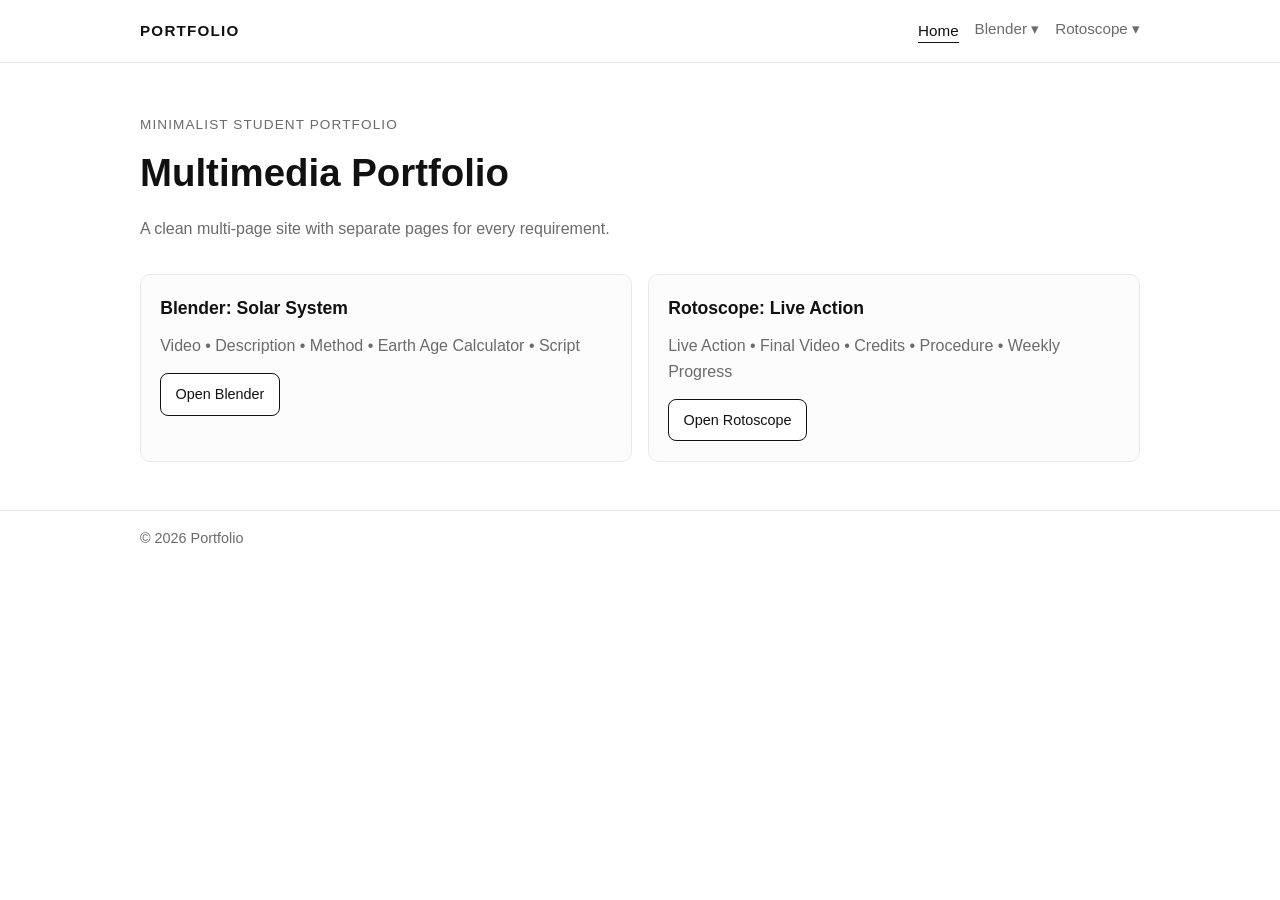
==== index.html @ 1fb1b2aa "Add versioning to CSS and JS links, update subtitle Updated stylesheet and script links to include v" ====
<!DOCTYPE html>
<html lang="en">
<head>
  <meta charset="UTF-8" />
  <meta name="viewport" content="width=device-width, initial-scale=1.0" />
  <title>Portfolio | Home</title>
  <link rel="stylesheet" href="styles.css?v=100" />
</head>
<body>
  <header class="site-header">
    <div class="container nav-wrap">
      <a class="logo" href="index.html">PORTFOLIO</a>

      <nav>
        <ul class="nav-links">
          <li><a class="active" href="index.html">Home</a></li>

          <li class="dropdown">
            <a href="blender/index.html">Blender ▾</a>
            <ul class="dropdown-menu">
              <li><a href="blender/video.html">Video</a></li>
              <li><a href="blender/description.html">Description</a></li>
              <li><a href="blender/method.html">Method</a></li>
              <li><a href="blender/calculator.html">Earth Age Calculator</a></li>
              <li><a href="blender/script.html">Script</a></li>
            </ul>
          </li>

          <li class="dropdown">
            <a href="rotoscope/index.html">Rotoscope ▾</a>
            <ul class="dropdown-menu">
              <li><a href="rotoscope/live-action.html">Live Action Video</a></li>
              <li><a href="rotoscope/final-video.html">Final Video</a></li>
              <li><a href="rotoscope/credits.html">Disclaimer / Credits</a></li>
              <li><a href="rotoscope/procedure.html">Procedure</a></li>
              <li><a href="rotoscope/weekly-progress.html">Weekly Progress</a></li>
            </ul>
          </li>
        </ul>
      </nav>
    </div>
  </header>

  <main class="container">
    <section class="hero">
      <p class="tag">Minimalist Student Portfolio</p>
      <h1>Multimedia Portfolio</h1>
      <p class="subtitle">A clean multi-page site with separate pages for every requirement.</p>
    </section>

    <section class="grid two-col">
      <article class="card">
        <h2>Blender: Solar System</h2>
        <p class="muted">Video • Description • Method • Earth Age Calculator • Script</p>
        <a class="btn" href="blender/index.html">Open Blender</a>
      </article>

      <article class="card">
        <h2>Rotoscope: Live Action</h2>
        <p class="muted">Live Action • Final Video • Credits • Procedure • Weekly Progress</p>
        <a class="btn" href="rotoscope/index.html">Open Rotoscope</a>
      </article>
    </section>
  </main>

  <footer class="site-footer">
    <div class="container">
      <p>© <span id="year"></span> Portfolio</p>
    </div>
  </footer>

  <script src="script.js?v=100"></script>
</body>
</html>
---- styles.css ----
:root {
  --bg: #ffffff;
  --text: #111111;
  --muted: #6b6b6b;
  --line: #e9e9e9;
  --card: #fcfcfc;
}

* { box-sizing: border-box; margin: 0; padding: 0; }

html { scroll-behavior: smooth; }

body {
  font-family: Inter, Arial, Helvetica, sans-serif;
  background: var(--bg);
  color: var(--text);
  line-height: 1.6;
}

.container { width: min(1000px, 92%); margin: 0 auto; }

.site-header {
  border-bottom: 1px solid var(--line);
  background: #fff;
  position: sticky;
  top: 0;
  z-index: 50;
}

.nav-wrap {
  display: flex;
  justify-content: space-between;
  align-items: center;
  padding: 1rem 0;
}

.logo {
  text-decoration: none;
  color: var(--text);
  letter-spacing: 0.08em;
  font-weight: 700;
  font-size: 0.95rem;
}

.nav-links {
  display: flex;
  list-style: none;
  gap: 1rem;
  align-items: center;
}

.nav-links a {
  text-decoration: none;
  color: var(--muted);
  font-size: 0.95rem;
  padding-bottom: 0.2rem;
  border-bottom: 1px solid transparent;
}

.nav-links a:hover,
.nav-links a.active {
  color: var(--text);
  border-bottom-color: var(--text);
}

/* DROPDOWN (hover + keyboard focus) */
.dropdown { position: relative; }
.dropdown > a { display: inline-block; }

/* hide by default */
.dropdown-menu {
  position: absolute;
  top: calc(100% + 10px);
  left: 0;
  min-width: 240px;

  background: #fff;
  border: 1px solid var(--line);
  border-radius: 10px;
  padding: 0.4rem;

  list-style: none;
  margin: 0;

  box-shadow: 0 8px 24px rgba(0,0,0,0.08);

  display: none;
  z-index: 999;
}

.dropdown-menu li { margin: 0; }

.dropdown-menu a {
  display: block;
  padding: 0.55rem 0.65rem;
  border-radius: 8px;
  color: var(--text);
  text-decoration: none;
  border-bottom: none !important;
}

.dropdown-menu a:hover { background: #f3f3f3; }

.dropdown:hover .dropdown-menu,
.dropdown:focus-within .dropdown-menu {
  display: block;
}

.hero, .page-head { padding: 3.2rem 0 2rem; }

.tag {
  color: var(--muted);
  font-size: 0.85rem;
  letter-spacing: 0.08em;
  text-transform: uppercase;
}

h1 {
  font-size: clamp(1.8rem, 3vw, 2.6rem);
  margin-top: 0.4rem;
  margin-bottom: 0.8rem;
}

.subtitle { color: var(--muted); max-width: 60ch; }

.grid.two-col {
  display: grid;
  grid-template-columns: 1fr 1fr;
  gap: 1rem;
  margin-bottom: 3rem;
}

.stack { display: grid; gap: 1rem; margin-bottom: 3rem; }

.card {
  border: 1px solid var(--line);
  background: var(--card);
  border-radius: 10px;
  padding: 1.2rem;
}

.card h2 { font-size: 1.1rem; margin-bottom: 0.7rem; }

.muted { color: var(--muted); }

.btn {
  margin-top: 0.9rem;
  display: inline-block;
  border: 1px solid #111;
  color: #111;
  background: #fff;
  padding: 0.55rem 0.9rem;
  border-radius: 8px;
  text-decoration: none;
  cursor: pointer;
  font-size: 0.9rem;
}

.btn:hover { background: #111; color: #fff; }

.placeholder {
  border: 1px dashed #c9c9c9;
  border-radius: 8px;
  padding: 1rem;
  color: var(--muted);
  min-height: 70px;
  display: flex;
  align-items: center;
}

.empty-text { color: var(--muted); }

.calculator { display: grid; gap: 0.7rem; max-width: 360px; }
.calculator input {
  border: 1px solid var(--line);
  border-radius: 8px;
  padding: 0.6rem;
}
.result { margin-top: 0.5rem; white-space: pre-line; }

.script-box {
  background: #fff;
  border: 1px solid var(--line);
  border-radius: 8px;
  padding: 1rem;
  color: var(--muted);
  overflow-x: auto;
}

.weeks-grid {
  margin-top: 0.8rem;
  display: grid;
  grid-template-columns: repeat(3, 1fr);
  gap: 0.6rem;
}

.week {
  border: 1px solid var(--line);
  border-radius: 8px;
  padding: 0.7rem;
  font-size: 0.9rem;
  color: #333;
  background: #fff;
}

.site-footer {
  border-top: 1px solid var(--line);
  padding: 1rem 0;
  color: var(--muted);
  font-size: 0.9rem;
}

/* Link-card + back link */
.link-card { display: block; color: inherit; text-decoration: none; }
.link-card:hover { border-color: #111; }
.text-link { color: #111; text-decoration: none; border-bottom: 1px solid #111; }
.text-link:hover { opacity: 0.75; }

@media (max-width: 900px) {
  .grid.two-col { grid-template-columns: 1fr; }
  .weeks-grid { grid-template-columns: repeat(2, 1fr); }
  .dropdown-menu { min-width: 210px; }
}

@media (max-width: 640px) {
  .nav-wrap { flex-direction: column; gap: 0.7rem; align-items: flex-start; }
  .nav-links { flex-wrap: wrap; }
  .weeks-grid { grid-template-columns: 1fr; }
}
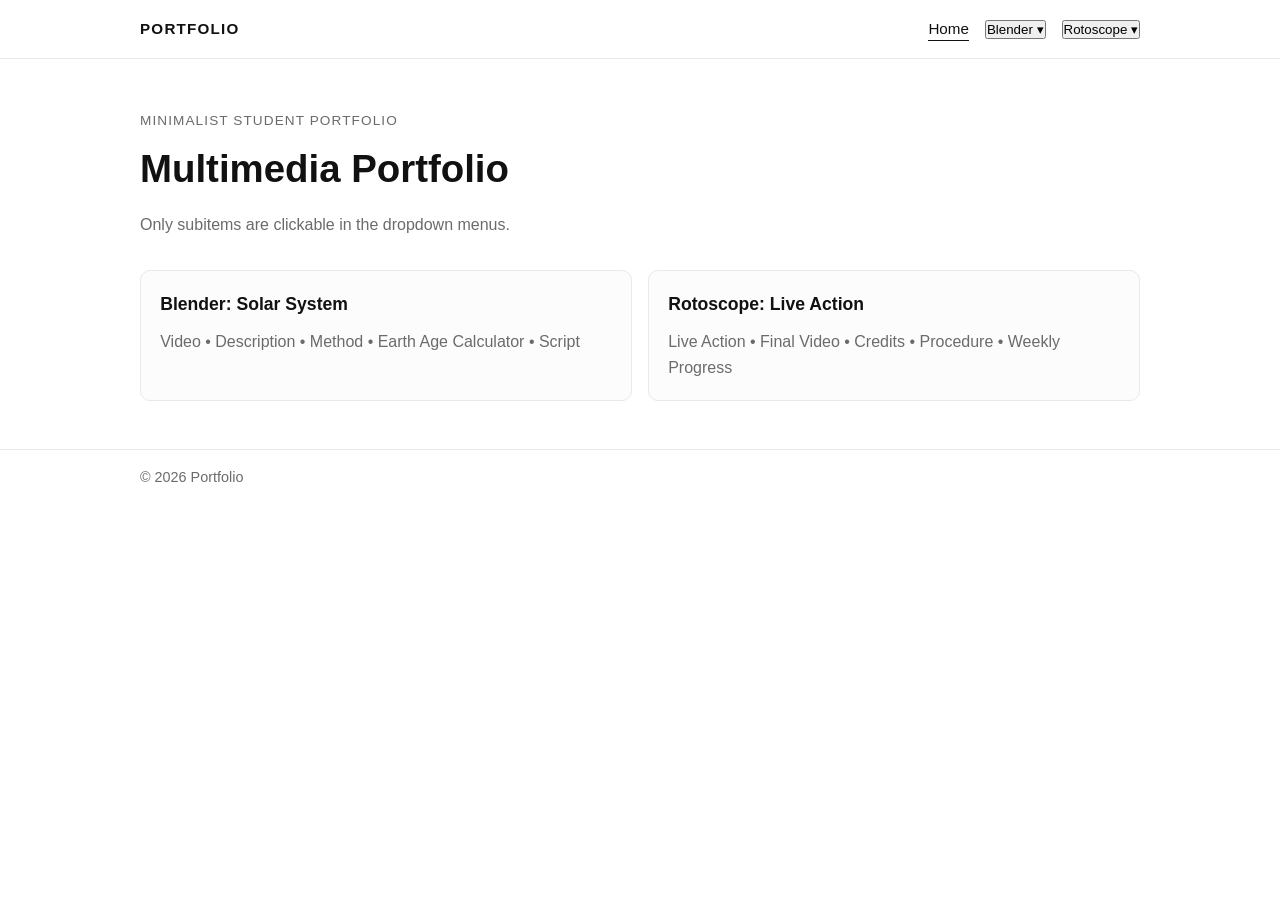
==== commit 2ae9d149: "Update version numbers for CSS and JS files" ====
--- a/index.html
+++ b/index.html
@@ -4,19 +4,18 @@
   <meta charset="UTF-8" />
   <meta name="viewport" content="width=device-width, initial-scale=1.0" />
   <title>Portfolio | Home</title>
-  <link rel="stylesheet" href="styles.css?v=100" />
+  <link rel="stylesheet" href="styles.css?v=101" />
 </head>
 <body>
   <header class="site-header">
     <div class="container nav-wrap">
       <a class="logo" href="index.html">PORTFOLIO</a>
-
       <nav>
         <ul class="nav-links">
           <li><a class="active" href="index.html">Home</a></li>
 
           <li class="dropdown">
-            <a href="blender/index.html">Blender ▾</a>
+            <button type="button" class="dropdown-toggle">Blender ▾</button>
             <ul class="dropdown-menu">
               <li><a href="blender/video.html">Video</a></li>
               <li><a href="blender/description.html">Description</a></li>
@@ -27,7 +26,7 @@
           </li>
 
           <li class="dropdown">
-            <a href="rotoscope/index.html">Rotoscope ▾</a>
+            <button type="button" class="dropdown-toggle">Rotoscope ▾</button>
             <ul class="dropdown-menu">
               <li><a href="rotoscope/live-action.html">Live Action Video</a></li>
               <li><a href="rotoscope/final-video.html">Final Video</a></li>
@@ -45,20 +44,17 @@
     <section class="hero">
       <p class="tag">Minimalist Student Portfolio</p>
       <h1>Multimedia Portfolio</h1>
-      <p class="subtitle">A clean multi-page site with separate pages for every requirement.</p>
+      <p class="subtitle">Only subitems are clickable in the dropdown menus.</p>
     </section>
 
     <section class="grid two-col">
       <article class="card">
         <h2>Blender: Solar System</h2>
         <p class="muted">Video • Description • Method • Earth Age Calculator • Script</p>
-        <a class="btn" href="blender/index.html">Open Blender</a>
       </article>
-
       <article class="card">
         <h2>Rotoscope: Live Action</h2>
         <p class="muted">Live Action • Final Video • Credits • Procedure • Weekly Progress</p>
-        <a class="btn" href="rotoscope/index.html">Open Rotoscope</a>
       </article>
     </section>
   </main>
@@ -69,6 +65,6 @@
     </div>
   </footer>
 
-  <script src="script.js?v=100"></script>
+  <script src="script.js?v=101"></script>
 </body>
 </html>
--- a/styles.css
+++ b/styles.css
@@ -7,7 +7,6 @@
 }
 
 * { box-sizing: border-box; margin: 0; padding: 0; }
-
 html { scroll-behavior: smooth; }
 
 body {
@@ -24,7 +23,7 @@
   background: #fff;
   position: sticky;
   top: 0;
-  z-index: 50;
+  z-index: 100;
 }
 
 .nav-wrap {
@@ -63,47 +62,50 @@
   border-bottom-color: var(--text);
 }
 
-/* DROPDOWN (hover + keyboard focus) */
-.dropdown { position: relative; }
-.dropdown > a { display: inline-block; }
-
-/* hide by default */
-.dropdown-menu {
+/* Dropdown */
+.nav-links .dropdown { position: relative; }
+
+.nav-links .dropdown > a {
+  display: inline-block;
+}
+
+/* Hidden by default */
+.nav-links .dropdown-menu {
+  display: none !important;
   position: absolute;
-  top: calc(100% + 10px);
+  top: calc(100% + 8px);
   left: 0;
   min-width: 240px;
-
   background: #fff;
   border: 1px solid var(--line);
   border-radius: 10px;
   padding: 0.4rem;
-
   list-style: none;
   margin: 0;
-
-  box-shadow: 0 8px 24px rgba(0,0,0,0.08);
-
-  display: none;
-  z-index: 999;
-}
-
-.dropdown-menu li { margin: 0; }
-
-.dropdown-menu a {
+  box-shadow: 0 10px 25px rgba(0,0,0,.08);
+  z-index: 9999;
+}
+
+.nav-links .dropdown-menu li { margin: 0; }
+
+.nav-links .dropdown-menu a {
   display: block;
   padding: 0.55rem 0.65rem;
   border-radius: 8px;
-  color: var(--text);
-  text-decoration: none;
   border-bottom: none !important;
-}
-
-.dropdown-menu a:hover { background: #f3f3f3; }
-
-.dropdown:hover .dropdown-menu,
-.dropdown:focus-within .dropdown-menu {
-  display: block;
+  color: var(--text);
+  text-decoration: none;
+}
+
+.nav-links .dropdown-menu a:hover {
+  background: #f3f3f3;
+}
+
+/* Desktop hover + keyboard */
+.nav-links .dropdown:hover > .dropdown-menu,
+.nav-links .dropdown:focus-within > .dropdown-menu,
+.nav-links .dropdown.open > .dropdown-menu {
+  display: block !important;
 }
 
 .hero, .page-head { padding: 3.2rem 0 2rem; }
@@ -155,7 +157,6 @@
   cursor: pointer;
   font-size: 0.9rem;
 }
-
 .btn:hover { background: #111; color: #fff; }
 
 .placeholder {
@@ -210,10 +211,14 @@
   font-size: 0.9rem;
 }
 
-/* Link-card + back link */
 .link-card { display: block; color: inherit; text-decoration: none; }
 .link-card:hover { border-color: #111; }
-.text-link { color: #111; text-decoration: none; border-bottom: 1px solid #111; }
+
+.text-link {
+  color: #111;
+  text-decoration: none;
+  border-bottom: 1px solid #111;
+}
 .text-link:hover { opacity: 0.75; }
 
 @media (max-width: 900px) {
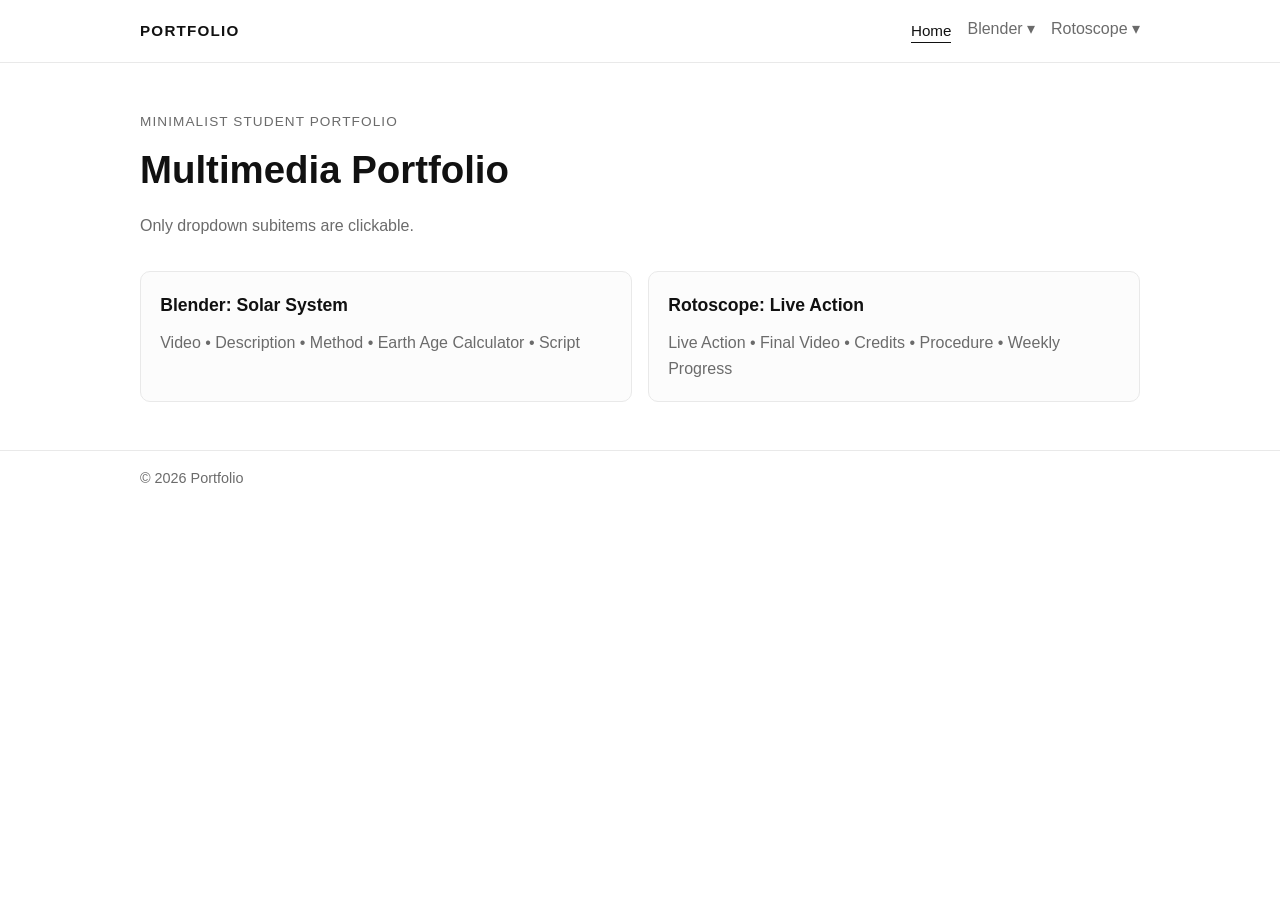
==== commit 75b458ea: "Update version numbers in index.html" ====
--- a/index.html
+++ b/index.html
@@ -4,18 +4,19 @@
   <meta charset="UTF-8" />
   <meta name="viewport" content="width=device-width, initial-scale=1.0" />
   <title>Portfolio | Home</title>
-  <link rel="stylesheet" href="styles.css?v=101" />
+  <link rel="stylesheet" href="styles.css?v=102" />
 </head>
 <body>
   <header class="site-header">
     <div class="container nav-wrap">
       <a class="logo" href="index.html">PORTFOLIO</a>
+
       <nav>
         <ul class="nav-links">
           <li><a class="active" href="index.html">Home</a></li>
 
           <li class="dropdown">
-            <button type="button" class="dropdown-toggle">Blender ▾</button>
+            <button type="button" class="dropdown-toggle" aria-expanded="false">Blender ▾</button>
             <ul class="dropdown-menu">
               <li><a href="blender/video.html">Video</a></li>
               <li><a href="blender/description.html">Description</a></li>
@@ -26,7 +27,7 @@
           </li>
 
           <li class="dropdown">
-            <button type="button" class="dropdown-toggle">Rotoscope ▾</button>
+            <button type="button" class="dropdown-toggle" aria-expanded="false">Rotoscope ▾</button>
             <ul class="dropdown-menu">
               <li><a href="rotoscope/live-action.html">Live Action Video</a></li>
               <li><a href="rotoscope/final-video.html">Final Video</a></li>
@@ -44,7 +45,7 @@
     <section class="hero">
       <p class="tag">Minimalist Student Portfolio</p>
       <h1>Multimedia Portfolio</h1>
-      <p class="subtitle">Only subitems are clickable in the dropdown menus.</p>
+      <p class="subtitle">Only dropdown subitems are clickable.</p>
     </section>
 
     <section class="grid two-col">
@@ -52,6 +53,7 @@
         <h2>Blender: Solar System</h2>
         <p class="muted">Video • Description • Method • Earth Age Calculator • Script</p>
       </article>
+
       <article class="card">
         <h2>Rotoscope: Live Action</h2>
         <p class="muted">Live Action • Final Video • Credits • Procedure • Weekly Progress</p>
@@ -65,6 +67,6 @@
     </div>
   </footer>
 
-  <script src="script.js?v=101"></script>
+  <script src="script.js?v=102"></script>
 </body>
 </html>
--- a/styles.css
+++ b/styles.css
@@ -7,70 +7,39 @@
 }
 
 * { box-sizing: border-box; margin: 0; padding: 0; }
-html { scroll-behavior: smooth; }
-
-body {
-  font-family: Inter, Arial, Helvetica, sans-serif;
-  background: var(--bg);
-  color: var(--text);
-  line-height: 1.6;
-}
+body { font-family: Inter, Arial, sans-serif; background: var(--bg); color: var(--text); line-height: 1.6; }
 
 .container { width: min(1000px, 92%); margin: 0 auto; }
 
-.site-header {
-  border-bottom: 1px solid var(--line);
-  background: #fff;
-  position: sticky;
-  top: 0;
-  z-index: 100;
+.site-header { border-bottom: 1px solid var(--line); background: #fff; position: sticky; top: 0; z-index: 100; }
+.nav-wrap { display: flex; justify-content: space-between; align-items: center; padding: 1rem 0; }
+
+.logo { text-decoration: none; color: var(--text); letter-spacing: .08em; font-weight: 700; font-size: .95rem; }
+
+.nav-links { display: flex; list-style: none; gap: 1rem; align-items: center; }
+.nav-links a { text-decoration: none; color: var(--muted); font-size: .95rem; padding-bottom: .2rem; border-bottom: 1px solid transparent; }
+.nav-links a:hover, .nav-links a.active { color: var(--text); border-bottom-color: var(--text); }
+
+.dropdown { position: relative; }
+
+/* Non-clickable title */
+.dropdown-toggle {
+  background: none;
+  border: none;
+  font: inherit;
+  color: var(--muted);
+  padding: 0 0 .2rem 0;
+  border-bottom: 1px solid transparent;
+  cursor: default;
 }
 
-.nav-wrap {
-  display: flex;
-  justify-content: space-between;
-  align-items: center;
-  padding: 1rem 0;
-}
-
-.logo {
-  text-decoration: none;
-  color: var(--text);
-  letter-spacing: 0.08em;
-  font-weight: 700;
-  font-size: 0.95rem;
-}
-
-.nav-links {
-  display: flex;
-  list-style: none;
-  gap: 1rem;
-  align-items: center;
-}
-
-.nav-links a {
-  text-decoration: none;
-  color: var(--muted);
-  font-size: 0.95rem;
-  padding-bottom: 0.2rem;
-  border-bottom: 1px solid transparent;
-}
-
-.nav-links a:hover,
-.nav-links a.active {
+.dropdown:hover .dropdown-toggle,
+.dropdown:focus-within .dropdown-toggle {
   color: var(--text);
   border-bottom-color: var(--text);
 }
 
-/* Dropdown */
-.nav-links .dropdown { position: relative; }
-
-.nav-links .dropdown > a {
-  display: inline-block;
-}
-
-/* Hidden by default */
-.nav-links .dropdown-menu {
+.dropdown-menu {
   display: none !important;
   position: absolute;
   top: calc(100% + 8px);
@@ -79,156 +48,45 @@
   background: #fff;
   border: 1px solid var(--line);
   border-radius: 10px;
-  padding: 0.4rem;
+  padding: .4rem;
   list-style: none;
-  margin: 0;
   box-shadow: 0 10px 25px rgba(0,0,0,.08);
   z-index: 9999;
 }
 
-.nav-links .dropdown-menu li { margin: 0; }
-
-.nav-links .dropdown-menu a {
+.dropdown-menu li { margin: 0; }
+.dropdown-menu a {
   display: block;
-  padding: 0.55rem 0.65rem;
+  padding: .55rem .65rem;
   border-radius: 8px;
   border-bottom: none !important;
   color: var(--text);
-  text-decoration: none;
 }
+.dropdown-menu a:hover { background: #f3f3f3; }
 
-.nav-links .dropdown-menu a:hover {
-  background: #f3f3f3;
-}
-
-/* Desktop hover + keyboard */
-.nav-links .dropdown:hover > .dropdown-menu,
-.nav-links .dropdown:focus-within > .dropdown-menu,
-.nav-links .dropdown.open > .dropdown-menu {
+.dropdown:hover > .dropdown-menu,
+.dropdown:focus-within > .dropdown-menu,
+.dropdown.open > .dropdown-menu {
   display: block !important;
 }
 
-.hero, .page-head { padding: 3.2rem 0 2rem; }
+.hero { padding: 3rem 0 2rem; }
+.tag { color: var(--muted); font-size: .85rem; letter-spacing: .08em; text-transform: uppercase; }
+h1 { font-size: clamp(1.8rem, 3vw, 2.6rem); margin: .4rem 0 .8rem; }
+.subtitle { color: var(--muted); }
 
-.tag {
-  color: var(--muted);
-  font-size: 0.85rem;
-  letter-spacing: 0.08em;
-  text-transform: uppercase;
-}
-
-h1 {
-  font-size: clamp(1.8rem, 3vw, 2.6rem);
-  margin-top: 0.4rem;
-  margin-bottom: 0.8rem;
-}
-
-.subtitle { color: var(--muted); max-width: 60ch; }
-
-.grid.two-col {
-  display: grid;
-  grid-template-columns: 1fr 1fr;
-  gap: 1rem;
-  margin-bottom: 3rem;
-}
-
-.stack { display: grid; gap: 1rem; margin-bottom: 3rem; }
-
-.card {
-  border: 1px solid var(--line);
-  background: var(--card);
-  border-radius: 10px;
-  padding: 1.2rem;
-}
-
-.card h2 { font-size: 1.1rem; margin-bottom: 0.7rem; }
-
+.grid.two-col { display: grid; grid-template-columns: 1fr 1fr; gap: 1rem; margin-bottom: 3rem; }
+.card { border: 1px solid var(--line); background: var(--card); border-radius: 10px; padding: 1.2rem; }
+.card h2 { margin-bottom: .7rem; font-size: 1.1rem; }
 .muted { color: var(--muted); }
 
-.btn {
-  margin-top: 0.9rem;
-  display: inline-block;
-  border: 1px solid #111;
-  color: #111;
-  background: #fff;
-  padding: 0.55rem 0.9rem;
-  border-radius: 8px;
-  text-decoration: none;
-  cursor: pointer;
-  font-size: 0.9rem;
-}
-.btn:hover { background: #111; color: #fff; }
-
-.placeholder {
-  border: 1px dashed #c9c9c9;
-  border-radius: 8px;
-  padding: 1rem;
-  color: var(--muted);
-  min-height: 70px;
-  display: flex;
-  align-items: center;
-}
-
-.empty-text { color: var(--muted); }
-
-.calculator { display: grid; gap: 0.7rem; max-width: 360px; }
-.calculator input {
-  border: 1px solid var(--line);
-  border-radius: 8px;
-  padding: 0.6rem;
-}
-.result { margin-top: 0.5rem; white-space: pre-line; }
-
-.script-box {
-  background: #fff;
-  border: 1px solid var(--line);
-  border-radius: 8px;
-  padding: 1rem;
-  color: var(--muted);
-  overflow-x: auto;
-}
-
-.weeks-grid {
-  margin-top: 0.8rem;
-  display: grid;
-  grid-template-columns: repeat(3, 1fr);
-  gap: 0.6rem;
-}
-
-.week {
-  border: 1px solid var(--line);
-  border-radius: 8px;
-  padding: 0.7rem;
-  font-size: 0.9rem;
-  color: #333;
-  background: #fff;
-}
-
-.site-footer {
-  border-top: 1px solid var(--line);
-  padding: 1rem 0;
-  color: var(--muted);
-  font-size: 0.9rem;
-}
-
-.link-card { display: block; color: inherit; text-decoration: none; }
-.link-card:hover { border-color: #111; }
-
-.text-link {
-  color: #111;
-  text-decoration: none;
-  border-bottom: 1px solid #111;
-}
-.text-link:hover { opacity: 0.75; }
+.site-footer { border-top: 1px solid var(--line); padding: 1rem 0; color: var(--muted); font-size: .9rem; }
 
 @media (max-width: 900px) {
   .grid.two-col { grid-template-columns: 1fr; }
-  .weeks-grid { grid-template-columns: repeat(2, 1fr); }
-  .dropdown-menu { min-width: 210px; }
 }
 
 @media (max-width: 640px) {
-  .nav-wrap { flex-direction: column; gap: 0.7rem; align-items: flex-start; }
+  .nav-wrap { flex-direction: column; align-items: flex-start; gap: .7rem; }
   .nav-links { flex-wrap: wrap; }
-  .weeks-grid { grid-template-columns: 1fr; }
 }
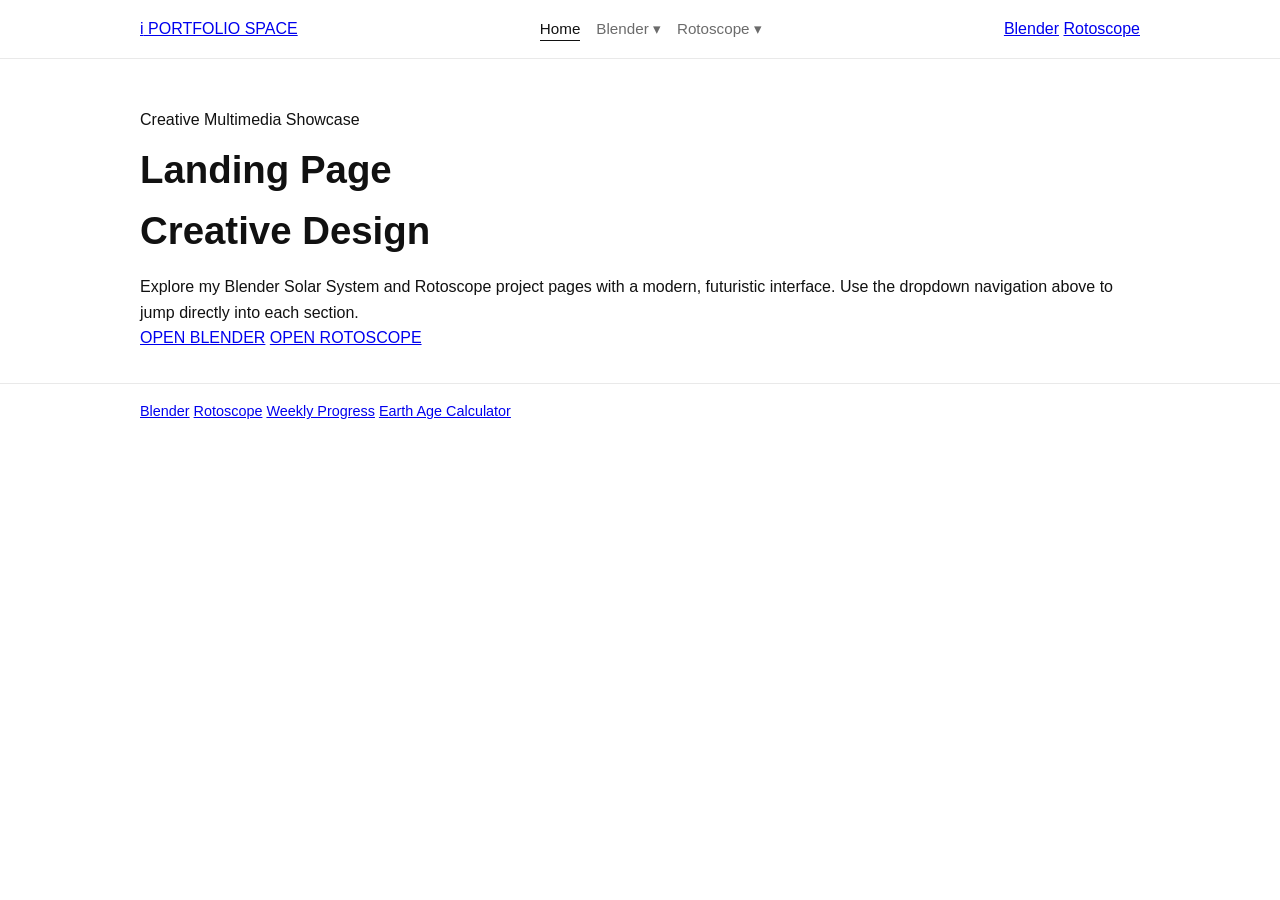
==== commit dacf0535: "Revamp index.html for futuristic design Updated the title and stylesheet version. Modified navigatio" ====
--- a/index.html
+++ b/index.html
@@ -3,20 +3,25 @@
 <head>
   <meta charset="UTF-8" />
   <meta name="viewport" content="width=device-width, initial-scale=1.0" />
-  <title>Portfolio | Home</title>
-  <link rel="stylesheet" href="styles.css?v=102" />
+  <title>Portfolio | Futuristic Landing</title>
+  <link rel="stylesheet" href="styles.css?v=200" />
 </head>
 <body>
+  <div class="bg-stars" aria-hidden="true"></div>
+
   <header class="site-header">
     <div class="container nav-wrap">
-      <a class="logo" href="index.html">PORTFOLIO</a>
+      <a class="brand" href="index.html">
+        <span class="brand-icon">i</span>
+        <span class="brand-text">PORTFOLIO SPACE</span>
+      </a>
 
       <nav>
         <ul class="nav-links">
           <li><a class="active" href="index.html">Home</a></li>
 
           <li class="dropdown">
-            <button type="button" class="dropdown-toggle" aria-expanded="false">Blender ▾</button>
+            <a href="blender/index.html">Blender ▾</a>
             <ul class="dropdown-menu">
               <li><a href="blender/video.html">Video</a></li>
               <li><a href="blender/description.html">Description</a></li>
@@ -27,7 +32,7 @@
           </li>
 
           <li class="dropdown">
-            <button type="button" class="dropdown-toggle" aria-expanded="false">Rotoscope ▾</button>
+            <a href="rotoscope/index.html">Rotoscope ▾</a>
             <ul class="dropdown-menu">
               <li><a href="rotoscope/live-action.html">Live Action Video</a></li>
               <li><a href="rotoscope/final-video.html">Final Video</a></li>
@@ -38,35 +43,59 @@
           </li>
         </ul>
       </nav>
+
+      <div class="nav-actions">
+        <a class="pill-btn ghost" href="blender/index.html">Blender</a>
+        <a class="pill-btn" href="rotoscope/index.html">Rotoscope</a>
+      </div>
     </div>
   </header>
 
-  <main class="container">
-    <section class="hero">
-      <p class="tag">Minimalist Student Portfolio</p>
-      <h1>Multimedia Portfolio</h1>
-      <p class="subtitle">Only dropdown subitems are clickable.</p>
+  <main class="container hero">
+    <section class="hero-left">
+      <p class="eyebrow">Creative Multimedia Showcase</p>
+      <h1>Landing Page<br />Creative Design</h1>
+      <p class="hero-text">
+        Explore my Blender Solar System and Rotoscope project pages with a modern,
+        futuristic interface. Use the dropdown navigation above to jump directly
+        into each section.
+      </p>
+
+      <div class="dots" aria-hidden="true">
+        <span></span><span></span><span></span><span></span>
+      </div>
+
+      <div class="cta-row">
+        <a class="pill-btn ghost" href="blender/index.html">OPEN BLENDER</a>
+        <a class="pill-btn ghost" href="rotoscope/index.html">OPEN ROTOSCOPE</a>
+      </div>
     </section>
 
-    <section class="grid two-col">
-      <article class="card">
-        <h2>Blender: Solar System</h2>
-        <p class="muted">Video • Description • Method • Earth Age Calculator • Script</p>
-      </article>
+    <section class="hero-right" aria-hidden="true">
+      <div class="orb orb-1"></div>
+      <div class="orb orb-2"></div>
+      <div class="orb orb-3"></div>
 
-      <article class="card">
-        <h2>Rotoscope: Live Action</h2>
-        <p class="muted">Live Action • Final Video • Credits • Procedure • Weekly Progress</p>
-      </article>
+      <div class="ribbon r1"></div>
+      <div class="ribbon r2"></div>
+      <div class="ribbon r3"></div>
+      <div class="ribbon r4"></div>
+      <div class="ribbon r5"></div>
+
+      <div class="ring"></div>
+      <div class="lines"></div>
     </section>
   </main>
 
   <footer class="site-footer">
-    <div class="container">
-      <p>© <span id="year"></span> Portfolio</p>
+    <div class="container footer-wrap">
+      <a href="blender/index.html">Blender</a>
+      <a href="rotoscope/index.html">Rotoscope</a>
+      <a href="rotoscope/weekly-progress.html">Weekly Progress</a>
+      <a href="blender/calculator.html">Earth Age Calculator</a>
     </div>
   </footer>
 
-  <script src="script.js?v=102"></script>
+  <script src="script.js?v=200"></script>
 </body>
 </html>
--- a/styles.css
+++ b/styles.css
@@ -20,9 +20,10 @@
 .nav-links a { text-decoration: none; color: var(--muted); font-size: .95rem; padding-bottom: .2rem; border-bottom: 1px solid transparent; }
 .nav-links a:hover, .nav-links a.active { color: var(--text); border-bottom-color: var(--text); }
 
+/* Dropdown wrapper */
 .dropdown { position: relative; }
 
-/* Non-clickable title */
+/* Non-clickable title button */
 .dropdown-toggle {
   background: none;
   border: none;
@@ -33,14 +34,17 @@
   cursor: default;
 }
 
+/* Hover/focus style for title */
 .dropdown:hover .dropdown-toggle,
-.dropdown:focus-within .dropdown-toggle {
+.dropdown:focus-within .dropdown-toggle,
+.dropdown.open .dropdown-toggle {
   color: var(--text);
   border-bottom-color: var(--text);
 }
 
+/* Hidden by default */
 .dropdown-menu {
-  display: none !important;
+  display: none;
   position: absolute;
   top: calc(100% + 8px);
   left: 0;
@@ -64,10 +68,11 @@
 }
 .dropdown-menu a:hover { background: #f3f3f3; }
 
+/* Show dropdown */
 .dropdown:hover > .dropdown-menu,
 .dropdown:focus-within > .dropdown-menu,
 .dropdown.open > .dropdown-menu {
-  display: block !important;
+  display: block;
 }
 
 .hero { padding: 3rem 0 2rem; }
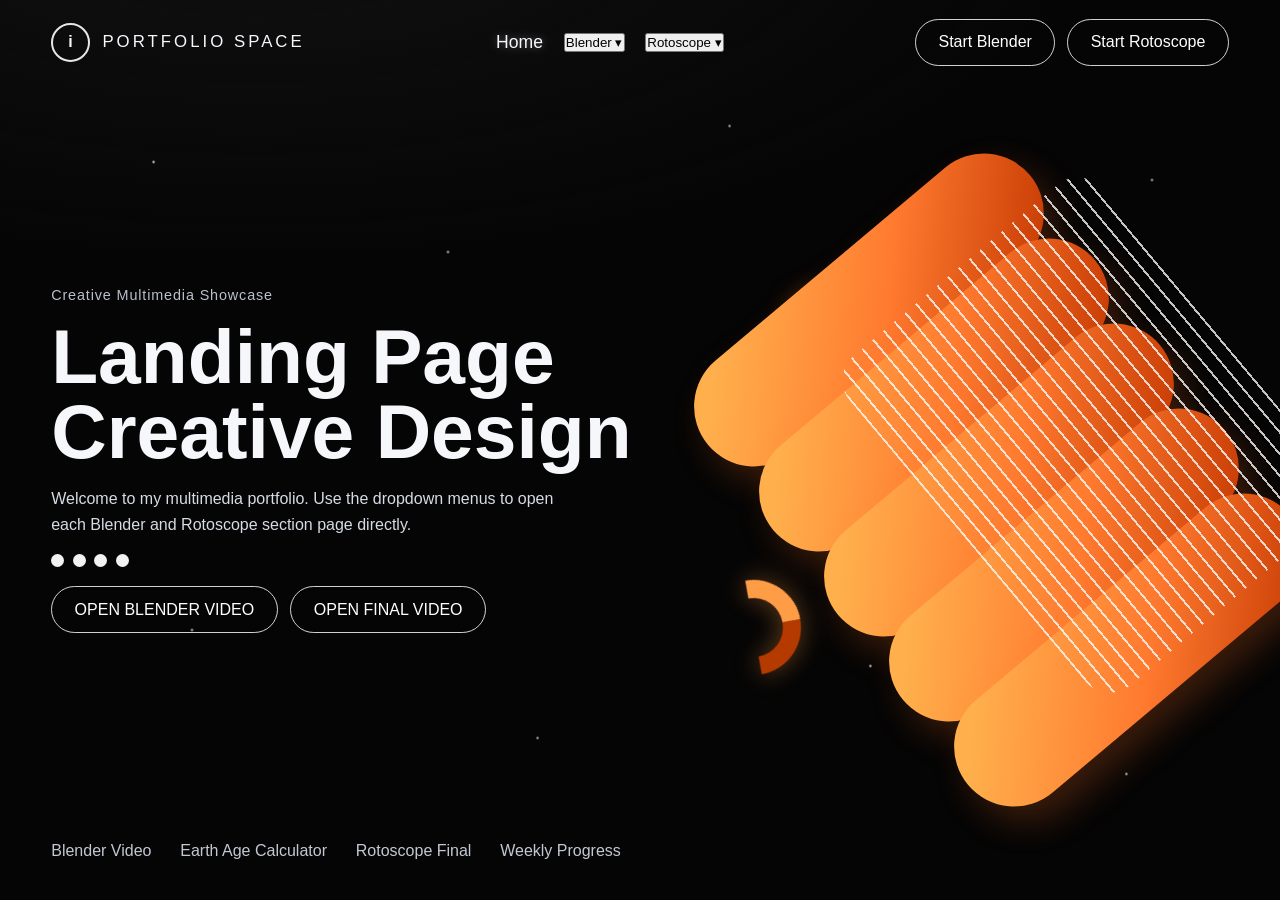
==== commit 72bccea6: "Refactor index.html for navigation and content updates Updated version numbers for CSS and JS files," ====
--- a/index.html
+++ b/index.html
@@ -4,7 +4,7 @@
   <meta charset="UTF-8" />
   <meta name="viewport" content="width=device-width, initial-scale=1.0" />
   <title>Portfolio | Futuristic Landing</title>
-  <link rel="stylesheet" href="styles.css?v=200" />
+  <link rel="stylesheet" href="styles.css?v=201" />
 </head>
 <body>
   <div class="bg-stars" aria-hidden="true"></div>
@@ -21,7 +21,7 @@
           <li><a class="active" href="index.html">Home</a></li>
 
           <li class="dropdown">
-            <a href="blender/index.html">Blender ▾</a>
+            <button type="button" class="dropdown-toggle" aria-expanded="false">Blender ▾</button>
             <ul class="dropdown-menu">
               <li><a href="blender/video.html">Video</a></li>
               <li><a href="blender/description.html">Description</a></li>
@@ -32,7 +32,7 @@
           </li>
 
           <li class="dropdown">
-            <a href="rotoscope/index.html">Rotoscope ▾</a>
+            <button type="button" class="dropdown-toggle" aria-expanded="false">Rotoscope ▾</button>
             <ul class="dropdown-menu">
               <li><a href="rotoscope/live-action.html">Live Action Video</a></li>
               <li><a href="rotoscope/final-video.html">Final Video</a></li>
@@ -45,8 +45,8 @@
       </nav>
 
       <div class="nav-actions">
-        <a class="pill-btn ghost" href="blender/index.html">Blender</a>
-        <a class="pill-btn" href="rotoscope/index.html">Rotoscope</a>
+        <a class="pill-btn ghost" href="blender/video.html">Start Blender</a>
+        <a class="pill-btn" href="rotoscope/live-action.html">Start Rotoscope</a>
       </div>
     </div>
   </header>
@@ -56,9 +56,8 @@
       <p class="eyebrow">Creative Multimedia Showcase</p>
       <h1>Landing Page<br />Creative Design</h1>
       <p class="hero-text">
-        Explore my Blender Solar System and Rotoscope project pages with a modern,
-        futuristic interface. Use the dropdown navigation above to jump directly
-        into each section.
+        Welcome to my multimedia portfolio. Use the dropdown menus to open each
+        Blender and Rotoscope section page directly.
       </p>
 
       <div class="dots" aria-hidden="true">
@@ -66,8 +65,8 @@
       </div>
 
       <div class="cta-row">
-        <a class="pill-btn ghost" href="blender/index.html">OPEN BLENDER</a>
-        <a class="pill-btn ghost" href="rotoscope/index.html">OPEN ROTOSCOPE</a>
+        <a class="pill-btn ghost" href="blender/video.html">OPEN BLENDER VIDEO</a>
+        <a class="pill-btn ghost" href="rotoscope/final-video.html">OPEN FINAL VIDEO</a>
       </div>
     </section>
 
@@ -89,13 +88,13 @@
 
   <footer class="site-footer">
     <div class="container footer-wrap">
-      <a href="blender/index.html">Blender</a>
-      <a href="rotoscope/index.html">Rotoscope</a>
+      <a href="blender/video.html">Blender Video</a>
+      <a href="blender/calculator.html">Earth Age Calculator</a>
+      <a href="rotoscope/final-video.html">Rotoscope Final</a>
       <a href="rotoscope/weekly-progress.html">Weekly Progress</a>
-      <a href="blender/calculator.html">Earth Age Calculator</a>
     </div>
   </footer>
 
-  <script src="script.js?v=200"></script>
+  <script src="script.js?v=201"></script>
 </body>
 </html>
--- a/styles.css
+++ b/styles.css
@@ -1,97 +1,321 @@
 :root {
-  --bg: #ffffff;
-  --text: #111111;
-  --muted: #6b6b6b;
-  --line: #e9e9e9;
-  --card: #fcfcfc;
+  --bg: #050505;
+  --panel: #0d0d0d;
+  --text: #f5f7fb;
+  --muted: #b9c0cc;
+  --line: rgba(255, 255, 255, 0.18);
+  --accent1: #ffb04d;
+  --accent2: #ff7a2f;
+  --accent3: #c23600;
 }
 
 * { box-sizing: border-box; margin: 0; padding: 0; }
-body { font-family: Inter, Arial, sans-serif; background: var(--bg); color: var(--text); line-height: 1.6; }
-
-.container { width: min(1000px, 92%); margin: 0 auto; }
-
-.site-header { border-bottom: 1px solid var(--line); background: #fff; position: sticky; top: 0; z-index: 100; }
-.nav-wrap { display: flex; justify-content: space-between; align-items: center; padding: 1rem 0; }
-
-.logo { text-decoration: none; color: var(--text); letter-spacing: .08em; font-weight: 700; font-size: .95rem; }
-
-.nav-links { display: flex; list-style: none; gap: 1rem; align-items: center; }
-.nav-links a { text-decoration: none; color: var(--muted); font-size: .95rem; padding-bottom: .2rem; border-bottom: 1px solid transparent; }
-.nav-links a:hover, .nav-links a.active { color: var(--text); border-bottom-color: var(--text); }
-
-/* Dropdown wrapper */
+
+body {
+  font-family: "Inter", Arial, sans-serif;
+  background: radial-gradient(1200px 500px at 20% -10%, #111 0%, transparent 70%), var(--bg);
+  color: var(--text);
+  min-height: 100vh;
+  overflow-x: hidden;
+}
+
+.container {
+  width: min(1200px, 92%);
+  margin: 0 auto;
+}
+
+/* stars */
+.bg-stars {
+  position: fixed;
+  inset: 0;
+  pointer-events: none;
+  z-index: 0;
+  background-image:
+    radial-gradient(2px 2px at 12% 18%, rgba(255,255,255,.85), rgba(255,255,255,0)),
+    radial-gradient(2px 2px at 35% 28%, rgba(255,255,255,.75), rgba(255,255,255,0)),
+    radial-gradient(2px 2px at 57% 14%, rgba(255,255,255,.7), rgba(255,255,255,0)),
+    radial-gradient(2px 2px at 77% 30%, rgba(255,255,255,.8), rgba(255,255,255,0)),
+    radial-gradient(2px 2px at 90% 20%, rgba(255,255,255,.7), rgba(255,255,255,0)),
+    radial-gradient(2px 2px at 15% 70%, rgba(255,255,255,.75), rgba(255,255,255,0)),
+    radial-gradient(2px 2px at 42% 82%, rgba(255,255,255,.7), rgba(255,255,255,0)),
+    radial-gradient(2px 2px at 68% 74%, rgba(255,255,255,.8), rgba(255,255,255,0)),
+    radial-gradient(2px 2px at 88% 86%, rgba(255,255,255,.75), rgba(255,255,255,0));
+  filter: drop-shadow(0 0 8px rgba(255,255,255,.35));
+}
+
+/* header */
+.site-header {
+  position: relative;
+  z-index: 10;
+  padding-top: 1.2rem;
+}
+
+.nav-wrap {
+  display: grid;
+  grid-template-columns: auto 1fr auto;
+  align-items: center;
+  gap: 1.25rem;
+}
+
+.brand {
+  display: flex;
+  align-items: center;
+  gap: 0.8rem;
+  text-decoration: none;
+  color: var(--text);
+}
+
+.brand-icon {
+  width: 2.4rem;
+  height: 2.4rem;
+  border: 2px solid rgba(255,255,255,.9);
+  border-radius: 999px;
+  display: grid;
+  place-items: center;
+  font-weight: 700;
+}
+
+.brand-text {
+  letter-spacing: 0.18em;
+  font-size: 1.05rem;
+  font-weight: 500;
+}
+
+/* nav */
+.nav-links {
+  display: flex;
+  justify-content: center;
+  gap: 1.3rem;
+  list-style: none;
+  align-items: center;
+}
+
+.nav-links > li > a {
+  color: var(--text);
+  text-decoration: none;
+  font-size: 1.1rem;
+  opacity: 0.95;
+}
+
+.nav-links > li > a:hover,
+.nav-links > li > a.active {
+  opacity: 1;
+  text-shadow: 0 0 10px rgba(255,255,255,.35);
+}
+
+/* dropdown */
 .dropdown { position: relative; }
 
-/* Non-clickable title button */
-.dropdown-toggle {
-  background: none;
-  border: none;
-  font: inherit;
-  color: var(--muted);
-  padding: 0 0 .2rem 0;
-  border-bottom: 1px solid transparent;
-  cursor: default;
-}
-
-/* Hover/focus style for title */
-.dropdown:hover .dropdown-toggle,
-.dropdown:focus-within .dropdown-toggle,
-.dropdown.open .dropdown-toggle {
-  color: var(--text);
-  border-bottom-color: var(--text);
-}
-
-/* Hidden by default */
 .dropdown-menu {
   display: none;
   position: absolute;
-  top: calc(100% + 8px);
+  top: calc(100% + 10px);
   left: 0;
-  min-width: 240px;
-  background: #fff;
-  border: 1px solid var(--line);
-  border-radius: 10px;
-  padding: .4rem;
+  min-width: 250px;
+  background: rgba(16,16,16,0.98);
+  border: 1px solid rgba(255,255,255,.2);
+  border-radius: 12px;
+  padding: 0.45rem;
   list-style: none;
-  box-shadow: 0 10px 25px rgba(0,0,0,.08);
   z-index: 9999;
-}
-
-.dropdown-menu li { margin: 0; }
+  backdrop-filter: blur(8px);
+  box-shadow: 0 14px 30px rgba(0,0,0,.45);
+}
+
 .dropdown-menu a {
   display: block;
-  padding: .55rem .65rem;
+  padding: 0.6rem 0.7rem;
   border-radius: 8px;
-  border-bottom: none !important;
-  color: var(--text);
-}
-.dropdown-menu a:hover { background: #f3f3f3; }
-
-/* Show dropdown */
+  color: #f5f7fb;
+  text-decoration: none;
+  font-size: 0.95rem;
+}
+
+.dropdown-menu a:hover {
+  background: rgba(255,255,255,.08);
+}
+
 .dropdown:hover > .dropdown-menu,
 .dropdown:focus-within > .dropdown-menu,
 .dropdown.open > .dropdown-menu {
   display: block;
 }
 
-.hero { padding: 3rem 0 2rem; }
-.tag { color: var(--muted); font-size: .85rem; letter-spacing: .08em; text-transform: uppercase; }
-h1 { font-size: clamp(1.8rem, 3vw, 2.6rem); margin: .4rem 0 .8rem; }
-.subtitle { color: var(--muted); }
-
-.grid.two-col { display: grid; grid-template-columns: 1fr 1fr; gap: 1rem; margin-bottom: 3rem; }
-.card { border: 1px solid var(--line); background: var(--card); border-radius: 10px; padding: 1.2rem; }
-.card h2 { margin-bottom: .7rem; font-size: 1.1rem; }
-.muted { color: var(--muted); }
-
-.site-footer { border-top: 1px solid var(--line); padding: 1rem 0; color: var(--muted); font-size: .9rem; }
-
-@media (max-width: 900px) {
-  .grid.two-col { grid-template-columns: 1fr; }
+/* buttons */
+.pill-btn {
+  display: inline-flex;
+  align-items: center;
+  justify-content: center;
+  height: 2.9rem;
+  padding: 0 1.4rem;
+  border: 1.6px solid rgba(255,255,255,.82);
+  border-radius: 999px;
+  color: #fff;
+  text-decoration: none;
+  font-size: 1rem;
+  transition: .2s ease;
+  background: transparent;
+}
+
+.pill-btn:hover {
+  background: #fff;
+  color: #000;
+}
+
+.pill-btn.ghost {
+  background: transparent;
+}
+
+.nav-actions {
+  display: flex;
+  gap: 0.75rem;
+}
+
+/* hero */
+.hero {
+  position: relative;
+  z-index: 5;
+  padding: 3.2rem 0 1.4rem;
+  display: grid;
+  grid-template-columns: 1.05fr 1fr;
+  gap: 1.5rem;
+  align-items: center;
+  min-height: calc(100vh - 140px);
+}
+
+.eyebrow {
+  color: var(--muted);
+  letter-spacing: .06em;
+  font-size: .9rem;
+  margin-bottom: 1rem;
+}
+
+.hero-left h1 {
+  font-size: clamp(2.4rem, 6vw, 5rem);
+  line-height: .98;
+  margin-bottom: 1rem;
+}
+
+.hero-text {
+  color: #d6dbe4;
+  max-width: 58ch;
+  line-height: 1.65;
+  margin-bottom: 1rem;
+}
+
+.dots {
+  display: flex;
+  gap: 0.55rem;
+  margin: 1rem 0 1.2rem;
+}
+
+.dots span {
+  width: .8rem;
+  height: .8rem;
+  border-radius: 999px;
+  background: rgba(255,255,255,.95);
+}
+
+.cta-row {
+  display: flex;
+  flex-wrap: wrap;
+  gap: .8rem;
+}
+
+/* right visual */
+.hero-right {
+  position: relative;
+  min-height: 560px;
+}
+
+.ribbon {
+  position: absolute;
+  right: 0;
+  width: 420px;
+  height: 120px;
+  border-radius: 999px;
+  background: linear-gradient(135deg, var(--accent1) 10%, var(--accent2) 55%, var(--accent3) 100%);
+  box-shadow: 0 20px 35px rgba(255, 110, 30, .22);
+  transform: rotate(-40deg);
+}
+
+.r1 { top: 70px; right: 150px; }
+.r2 { top: 155px; right: 85px; }
+.r3 { top: 240px; right: 20px; }
+.r4 { top: 325px; right: -45px; }
+.r5 { top: 410px; right: -110px; }
+
+.lines {
+  position: absolute;
+  right: -30px;
+  top: 40px;
+  width: 330px;
+  height: 430px;
+  transform: rotate(-40deg);
+  border-radius: 32px;
+  background: repeating-linear-gradient(
+    90deg,
+    rgba(255,255,255,.85) 0 2px,
+    transparent 2px 14px
+  );
+  opacity: .9;
+}
+
+.orb {
+  position: absolute;
+  border-radius: 999px;
+  background: linear-gradient(140deg, #ffa94c, #c64500);
+  box-shadow: 0 0 26px rgba(255,140,50,.35);
+}
+.orb-1 { width: 70px; height: 70px; top: 110px; left: 120px; }
+.orb-2 { width: 44px; height: 44px; top: 205px; left: 85px; }
+.orb-3 { width: 30px; height: 30px; top: 160px; left: 250px; }
+
+.ring {
+  position: absolute;
+  width: 95px;
+  height: 95px;
+  border-radius: 999px;
+  border: 18px solid transparent;
+  border-top-color: #ff9d47;
+  border-right-color: #b43a00;
+  transform: rotate(35deg);
+  bottom: 65px;
+  left: 40px;
+  filter: drop-shadow(0 0 12px rgba(255,150,60,.4));
+}
+
+/* footer */
+.site-footer {
+  position: relative;
+  z-index: 10;
+  padding: 1rem 0 1.6rem;
+}
+
+.footer-wrap {
+  display: flex;
+  gap: 1.8rem;
+  flex-wrap: wrap;
+}
+
+.footer-wrap a {
+  color: #d8dee9;
+  text-decoration: none;
+  opacity: .9;
+}
+.footer-wrap a:hover { opacity: 1; }
+
+/* responsive */
+@media (max-width: 1080px) {
+  .nav-wrap { grid-template-columns: 1fr; gap: .9rem; }
+  .nav-links { justify-content: flex-start; flex-wrap: wrap; }
+  .nav-actions { justify-content: flex-start; }
+  .hero { grid-template-columns: 1fr; min-height: auto; padding-top: 2rem; }
+  .hero-right { min-height: 500px; }
 }
 
 @media (max-width: 640px) {
-  .nav-wrap { flex-direction: column; align-items: flex-start; gap: .7rem; }
-  .nav-links { flex-wrap: wrap; }
-}
+  .brand-text { font-size: .9rem; letter-spacing: .12em; }
+  .hero-right { transform: scale(.85); transform-origin: right top; min-height: 430px; }
+  .pill-btn { height: 2.6rem; padding: 0 1.05rem; font-size: .9rem; }
+}
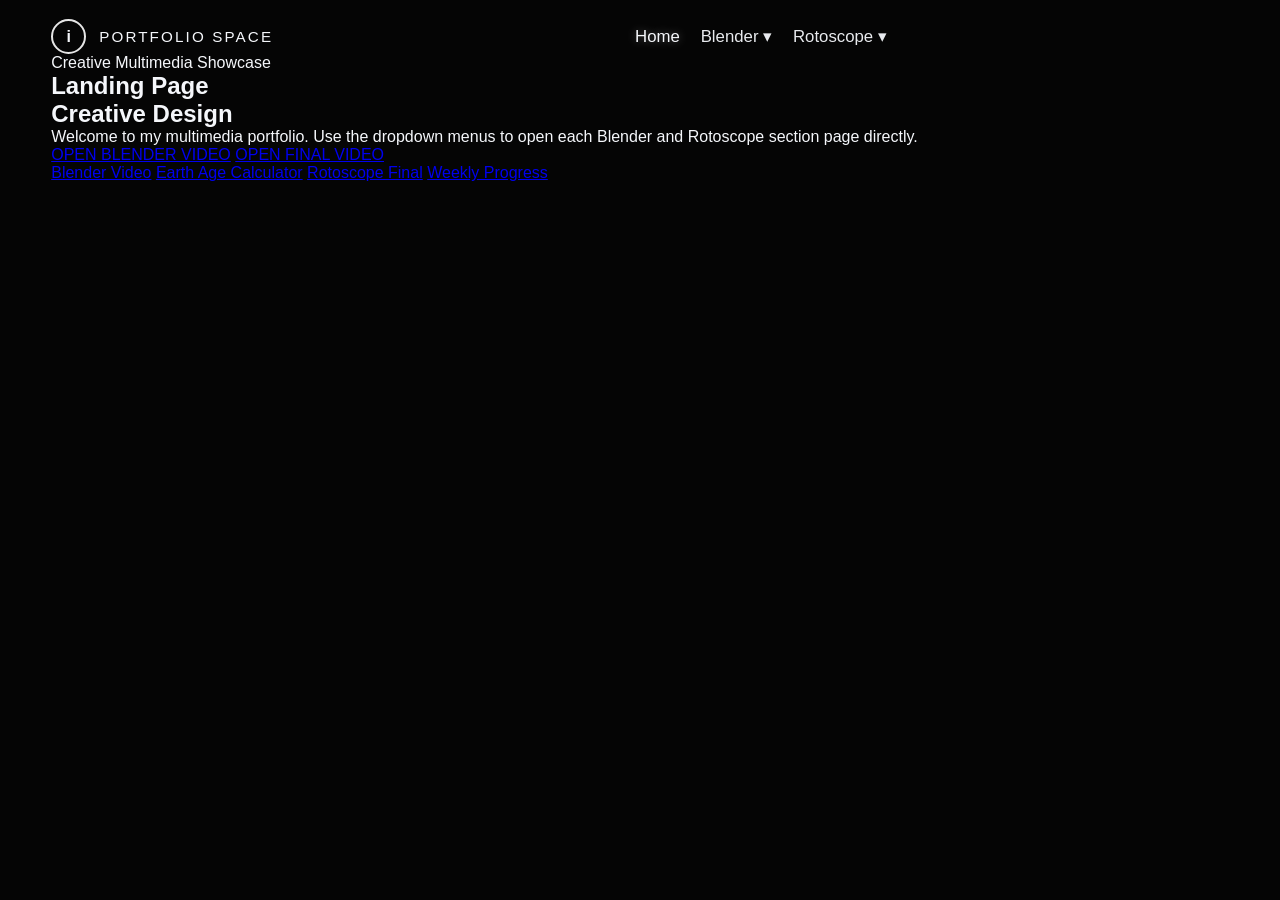
==== commit 66fddd2c: "Update stylesheet and script version numbers Updated version numbers for CSS and JS files." ====
--- a/index.html
+++ b/index.html
@@ -4,7 +4,7 @@
   <meta charset="UTF-8" />
   <meta name="viewport" content="width=device-width, initial-scale=1.0" />
   <title>Portfolio | Futuristic Landing</title>
-  <link rel="stylesheet" href="styles.css?v=201" />
+  <link rel="stylesheet" href="styles.css?v=205" />
 </head>
 <body>
   <div class="bg-stars" aria-hidden="true"></div>
@@ -43,11 +43,6 @@
           </li>
         </ul>
       </nav>
-
-      <div class="nav-actions">
-        <a class="pill-btn ghost" href="blender/video.html">Start Blender</a>
-        <a class="pill-btn" href="rotoscope/live-action.html">Start Rotoscope</a>
-      </div>
     </div>
   </header>
 
@@ -74,13 +69,11 @@
       <div class="orb orb-1"></div>
       <div class="orb orb-2"></div>
       <div class="orb orb-3"></div>
-
       <div class="ribbon r1"></div>
       <div class="ribbon r2"></div>
       <div class="ribbon r3"></div>
       <div class="ribbon r4"></div>
       <div class="ribbon r5"></div>
-
       <div class="ring"></div>
       <div class="lines"></div>
     </section>
@@ -95,6 +88,6 @@
     </div>
   </footer>
 
-  <script src="script.js?v=201"></script>
+  <script src="script.js?v=205"></script>
 </body>
 </html>
--- a/styles.css
+++ b/styles.css
@@ -1,58 +1,27 @@
 :root {
   --bg: #050505;
-  --panel: #0d0d0d;
   --text: #f5f7fb;
   --muted: #b9c0cc;
   --line: rgba(255, 255, 255, 0.18);
-  --accent1: #ffb04d;
-  --accent2: #ff7a2f;
-  --accent3: #c23600;
 }
 
 * { box-sizing: border-box; margin: 0; padding: 0; }
 
 body {
   font-family: "Inter", Arial, sans-serif;
-  background: radial-gradient(1200px 500px at 20% -10%, #111 0%, transparent 70%), var(--bg);
+  background: var(--bg);
   color: var(--text);
   min-height: 100vh;
   overflow-x: hidden;
 }
 
-.container {
-  width: min(1200px, 92%);
-  margin: 0 auto;
-}
-
-/* stars */
-.bg-stars {
-  position: fixed;
-  inset: 0;
-  pointer-events: none;
-  z-index: 0;
-  background-image:
-    radial-gradient(2px 2px at 12% 18%, rgba(255,255,255,.85), rgba(255,255,255,0)),
-    radial-gradient(2px 2px at 35% 28%, rgba(255,255,255,.75), rgba(255,255,255,0)),
-    radial-gradient(2px 2px at 57% 14%, rgba(255,255,255,.7), rgba(255,255,255,0)),
-    radial-gradient(2px 2px at 77% 30%, rgba(255,255,255,.8), rgba(255,255,255,0)),
-    radial-gradient(2px 2px at 90% 20%, rgba(255,255,255,.7), rgba(255,255,255,0)),
-    radial-gradient(2px 2px at 15% 70%, rgba(255,255,255,.75), rgba(255,255,255,0)),
-    radial-gradient(2px 2px at 42% 82%, rgba(255,255,255,.7), rgba(255,255,255,0)),
-    radial-gradient(2px 2px at 68% 74%, rgba(255,255,255,.8), rgba(255,255,255,0)),
-    radial-gradient(2px 2px at 88% 86%, rgba(255,255,255,.75), rgba(255,255,255,0));
-  filter: drop-shadow(0 0 8px rgba(255,255,255,.35));
-}
+.container { width: min(1200px, 92%); margin: 0 auto; }
 
 /* header */
-.site-header {
-  position: relative;
-  z-index: 10;
-  padding-top: 1.2rem;
-}
-
+.site-header { position: relative; z-index: 20; padding-top: 1.2rem; }
 .nav-wrap {
   display: grid;
-  grid-template-columns: auto 1fr auto;
+  grid-template-columns: auto 1fr;
   align-items: center;
   gap: 1.25rem;
 }
@@ -60,28 +29,19 @@
 .brand {
   display: flex;
   align-items: center;
-  gap: 0.8rem;
+  gap: .8rem;
   text-decoration: none;
   color: var(--text);
 }
-
 .brand-icon {
-  width: 2.4rem;
-  height: 2.4rem;
+  width: 2.2rem; height: 2.2rem;
   border: 2px solid rgba(255,255,255,.9);
   border-radius: 999px;
-  display: grid;
-  place-items: center;
+  display: grid; place-items: center;
   font-weight: 700;
 }
+.brand-text { letter-spacing: .14em; font-size: .95rem; }
 
-.brand-text {
-  letter-spacing: 0.18em;
-  font-size: 1.05rem;
-  font-weight: 500;
-}
-
-/* nav */
 .nav-links {
   display: flex;
   justify-content: center;
@@ -93,14 +53,22 @@
 .nav-links > li > a {
   color: var(--text);
   text-decoration: none;
-  font-size: 1.1rem;
-  opacity: 0.95;
+  font-size: 1.05rem;
+  opacity: .95;
 }
+.nav-links > li > a:hover,
+.nav-links > li > a.active { opacity: 1; text-shadow: 0 0 10px rgba(255,255,255,.35); }
 
-.nav-links > li > a:hover,
-.nav-links > li > a.active {
-  opacity: 1;
-  text-shadow: 0 0 10px rgba(255,255,255,.35);
+/* non-clickable dropdown title */
+.dropdown-toggle {
+  background: none;
+  border: none;
+  color: var(--text);
+  font: inherit;
+  font-size: 1.05rem;
+  opacity: .95;
+  cursor: default;
+  padding: 0;
 }
 
 /* dropdown */
@@ -112,10 +80,10 @@
   top: calc(100% + 10px);
   left: 0;
   min-width: 250px;
-  background: rgba(16,16,16,0.98);
+  background: rgba(16,16,16,.98);
   border: 1px solid rgba(255,255,255,.2);
   border-radius: 12px;
-  padding: 0.45rem;
+  padding: .45rem;
   list-style: none;
   z-index: 9999;
   backdrop-filter: blur(8px);
@@ -124,16 +92,13 @@
 
 .dropdown-menu a {
   display: block;
-  padding: 0.6rem 0.7rem;
+  padding: .6rem .7rem;
   border-radius: 8px;
   color: #f5f7fb;
   text-decoration: none;
-  font-size: 0.95rem;
+  font-size: .95rem;
 }
-
-.dropdown-menu a:hover {
-  background: rgba(255,255,255,.08);
-}
+.dropdown-menu a:hover { background: rgba(255,255,255,.08); }
 
 .dropdown:hover > .dropdown-menu,
 .dropdown:focus-within > .dropdown-menu,
@@ -141,181 +106,25 @@
   display: block;
 }
 
-/* buttons */
-.pill-btn {
-  display: inline-flex;
-  align-items: center;
-  justify-content: center;
-  height: 2.9rem;
-  padding: 0 1.4rem;
-  border: 1.6px solid rgba(255,255,255,.82);
-  border-radius: 999px;
-  color: #fff;
-  text-decoration: none;
-  font-size: 1rem;
-  transition: .2s ease;
-  background: transparent;
+/* page */
+.page-wrap { position: relative; z-index: 5; padding: 3rem 0; }
+.page-wrap h1 { font-size: clamp(2rem, 5vw, 3rem); margin-bottom: .75rem; }
+
+.f-card {
+  background: rgba(16,16,16,.88);
+  border: 1px solid rgba(255,255,255,.16);
+  border-radius: 14px;
+  padding: 1rem;
 }
 
-.pill-btn:hover {
-  background: #fff;
-  color: #000;
+.placeholder {
+  border: 1px dashed rgba(255,255,255,.35);
+  border-radius: 10px;
+  padding: 1rem;
+  color: #d7deea;
 }
 
-.pill-btn.ghost {
-  background: transparent;
-}
-
-.nav-actions {
-  display: flex;
-  gap: 0.75rem;
-}
-
-/* hero */
-.hero {
-  position: relative;
-  z-index: 5;
-  padding: 3.2rem 0 1.4rem;
-  display: grid;
-  grid-template-columns: 1.05fr 1fr;
-  gap: 1.5rem;
-  align-items: center;
-  min-height: calc(100vh - 140px);
-}
-
-.eyebrow {
-  color: var(--muted);
-  letter-spacing: .06em;
-  font-size: .9rem;
-  margin-bottom: 1rem;
-}
-
-.hero-left h1 {
-  font-size: clamp(2.4rem, 6vw, 5rem);
-  line-height: .98;
-  margin-bottom: 1rem;
-}
-
-.hero-text {
-  color: #d6dbe4;
-  max-width: 58ch;
-  line-height: 1.65;
-  margin-bottom: 1rem;
-}
-
-.dots {
-  display: flex;
-  gap: 0.55rem;
-  margin: 1rem 0 1.2rem;
-}
-
-.dots span {
-  width: .8rem;
-  height: .8rem;
-  border-radius: 999px;
-  background: rgba(255,255,255,.95);
-}
-
-.cta-row {
-  display: flex;
-  flex-wrap: wrap;
-  gap: .8rem;
-}
-
-/* right visual */
-.hero-right {
-  position: relative;
-  min-height: 560px;
-}
-
-.ribbon {
-  position: absolute;
-  right: 0;
-  width: 420px;
-  height: 120px;
-  border-radius: 999px;
-  background: linear-gradient(135deg, var(--accent1) 10%, var(--accent2) 55%, var(--accent3) 100%);
-  box-shadow: 0 20px 35px rgba(255, 110, 30, .22);
-  transform: rotate(-40deg);
-}
-
-.r1 { top: 70px; right: 150px; }
-.r2 { top: 155px; right: 85px; }
-.r3 { top: 240px; right: 20px; }
-.r4 { top: 325px; right: -45px; }
-.r5 { top: 410px; right: -110px; }
-
-.lines {
-  position: absolute;
-  right: -30px;
-  top: 40px;
-  width: 330px;
-  height: 430px;
-  transform: rotate(-40deg);
-  border-radius: 32px;
-  background: repeating-linear-gradient(
-    90deg,
-    rgba(255,255,255,.85) 0 2px,
-    transparent 2px 14px
-  );
-  opacity: .9;
-}
-
-.orb {
-  position: absolute;
-  border-radius: 999px;
-  background: linear-gradient(140deg, #ffa94c, #c64500);
-  box-shadow: 0 0 26px rgba(255,140,50,.35);
-}
-.orb-1 { width: 70px; height: 70px; top: 110px; left: 120px; }
-.orb-2 { width: 44px; height: 44px; top: 205px; left: 85px; }
-.orb-3 { width: 30px; height: 30px; top: 160px; left: 250px; }
-
-.ring {
-  position: absolute;
-  width: 95px;
-  height: 95px;
-  border-radius: 999px;
-  border: 18px solid transparent;
-  border-top-color: #ff9d47;
-  border-right-color: #b43a00;
-  transform: rotate(35deg);
-  bottom: 65px;
-  left: 40px;
-  filter: drop-shadow(0 0 12px rgba(255,150,60,.4));
-}
-
-/* footer */
-.site-footer {
-  position: relative;
-  z-index: 10;
-  padding: 1rem 0 1.6rem;
-}
-
-.footer-wrap {
-  display: flex;
-  gap: 1.8rem;
-  flex-wrap: wrap;
-}
-
-.footer-wrap a {
-  color: #d8dee9;
-  text-decoration: none;
-  opacity: .9;
-}
-.footer-wrap a:hover { opacity: 1; }
-
-/* responsive */
 @media (max-width: 1080px) {
   .nav-wrap { grid-template-columns: 1fr; gap: .9rem; }
   .nav-links { justify-content: flex-start; flex-wrap: wrap; }
-  .nav-actions { justify-content: flex-start; }
-  .hero { grid-template-columns: 1fr; min-height: auto; padding-top: 2rem; }
-  .hero-right { min-height: 500px; }
 }
-
-@media (max-width: 640px) {
-  .brand-text { font-size: .9rem; letter-spacing: .12em; }
-  .hero-right { transform: scale(.85); transform-origin: right top; min-height: 430px; }
-  .pill-btn { height: 2.6rem; padding: 0 1.05rem; font-size: .9rem; }
-}
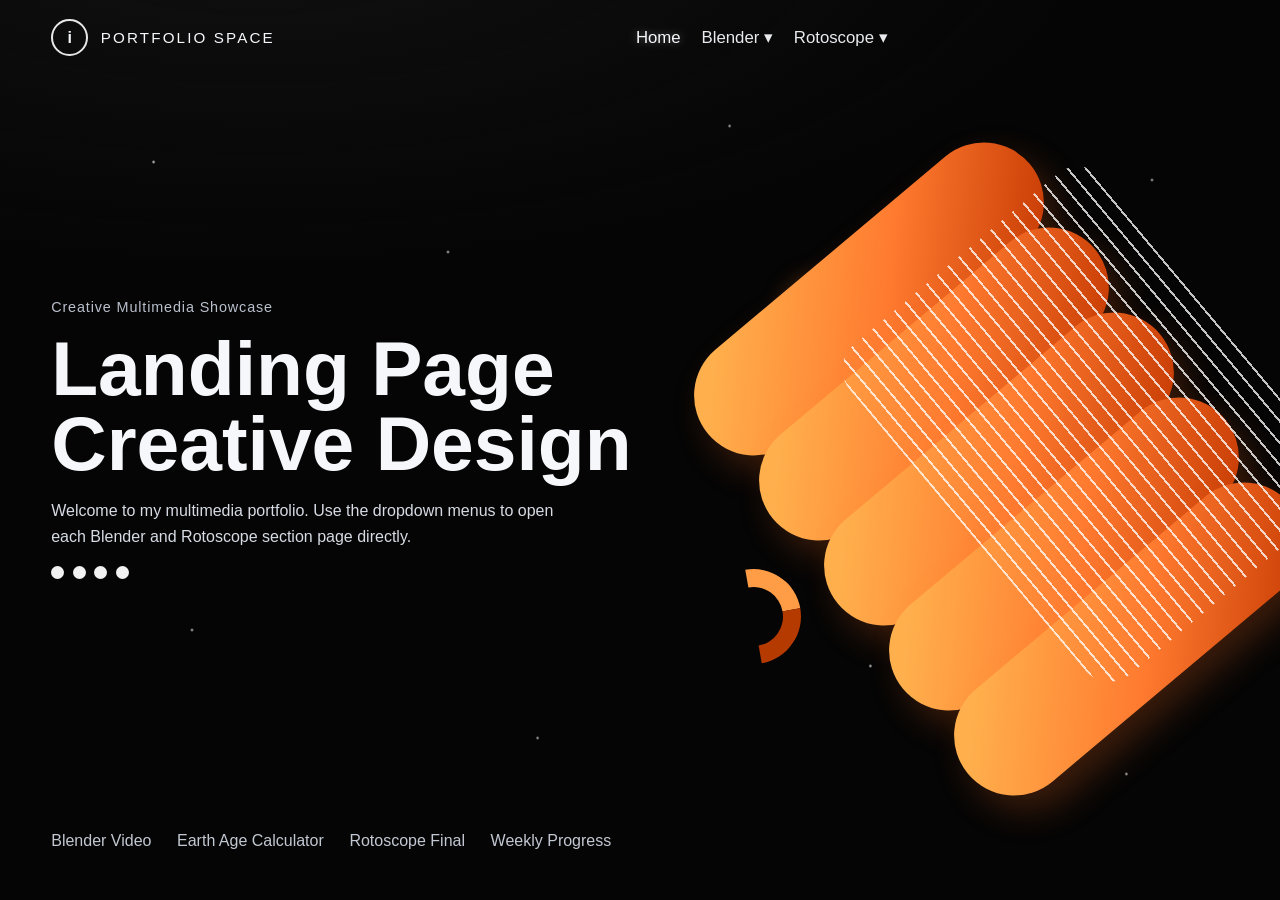
==== commit f3616426: "Remove call-to-action buttons from index.html" ====
--- a/index.html
+++ b/index.html
@@ -59,10 +59,6 @@
         <span></span><span></span><span></span><span></span>
       </div>
 
-      <div class="cta-row">
-        <a class="pill-btn ghost" href="blender/video.html">OPEN BLENDER VIDEO</a>
-        <a class="pill-btn ghost" href="rotoscope/final-video.html">OPEN FINAL VIDEO</a>
-      </div>
     </section>
 
     <section class="hero-right" aria-hidden="true">
--- a/styles.css
+++ b/styles.css
@@ -3,13 +3,16 @@
   --text: #f5f7fb;
   --muted: #b9c0cc;
   --line: rgba(255, 255, 255, 0.18);
+  --accent1: #ffb04d;
+  --accent2: #ff7a2f;
+  --accent3: #c23600;
 }
 
 * { box-sizing: border-box; margin: 0; padding: 0; }
 
 body {
   font-family: "Inter", Arial, sans-serif;
-  background: var(--bg);
+  background: radial-gradient(1200px 500px at 20% -10%, #111 0%, transparent 70%), var(--bg);
   color: var(--text);
   min-height: 100vh;
   overflow-x: hidden;
@@ -17,68 +20,48 @@
 
 .container { width: min(1200px, 92%); margin: 0 auto; }
 
-/* header */
-.site-header { position: relative; z-index: 20; padding-top: 1.2rem; }
-.nav-wrap {
-  display: grid;
-  grid-template-columns: auto 1fr;
-  align-items: center;
-  gap: 1.25rem;
+.bg-stars {
+  position: fixed;
+  inset: 0;
+  pointer-events: none;
+  z-index: 0;
+  background-image:
+    radial-gradient(2px 2px at 12% 18%, rgba(255,255,255,.85), rgba(255,255,255,0)),
+    radial-gradient(2px 2px at 35% 28%, rgba(255,255,255,.75), rgba(255,255,255,0)),
+    radial-gradient(2px 2px at 57% 14%, rgba(255,255,255,.7), rgba(255,255,255,0)),
+    radial-gradient(2px 2px at 77% 30%, rgba(255,255,255,.8), rgba(255,255,255,0)),
+    radial-gradient(2px 2px at 90% 20%, rgba(255,255,255,.7), rgba(255,255,255,0)),
+    radial-gradient(2px 2px at 15% 70%, rgba(255,255,255,.75), rgba(255,255,255,0)),
+    radial-gradient(2px 2px at 42% 82%, rgba(255,255,255,.7), rgba(255,255,255,0)),
+    radial-gradient(2px 2px at 68% 74%, rgba(255,255,255,.8), rgba(255,255,255,0)),
+    radial-gradient(2px 2px at 88% 86%, rgba(255,255,255,.75), rgba(255,255,255,0));
+  filter: drop-shadow(0 0 8px rgba(255,255,255,.35));
 }
 
-.brand {
-  display: flex;
-  align-items: center;
-  gap: .8rem;
-  text-decoration: none;
-  color: var(--text);
-}
-.brand-icon {
-  width: 2.2rem; height: 2.2rem;
-  border: 2px solid rgba(255,255,255,.9);
-  border-radius: 999px;
-  display: grid; place-items: center;
-  font-weight: 700;
-}
+.site-header { position: relative; z-index: 20; padding-top: 1.2rem; }
+.nav-wrap { display: grid; grid-template-columns: auto 1fr; align-items: center; gap: 1.25rem; }
+
+.brand { display: flex; align-items: center; gap: .8rem; text-decoration: none; color: var(--text); }
+.brand-icon { width: 2.3rem; height: 2.3rem; border: 2px solid rgba(255,255,255,.9); border-radius: 999px; display: grid; place-items: center; font-weight: 700; }
 .brand-text { letter-spacing: .14em; font-size: .95rem; }
 
-.nav-links {
-  display: flex;
-  justify-content: center;
-  gap: 1.3rem;
-  list-style: none;
-  align-items: center;
+.nav-links { display: flex; justify-content: center; gap: 1.3rem; list-style: none; align-items: center; }
+.nav-links > li > a { color: var(--text); text-decoration: none; font-size: 1.05rem; opacity: .95; }
+.nav-links > li > a:hover, .nav-links > li > a.active { opacity: 1; text-shadow: 0 0 10px rgba(255,255,255,.35); }
+
+.dropdown-toggle {
+  background: none; border: none; color: var(--text); font: inherit; font-size: 1.05rem;
+  opacity: .95; cursor: default; padding: 0;
+}
+.dropdown:hover .dropdown-toggle, .dropdown:focus-within .dropdown-toggle, .dropdown.open .dropdown-toggle {
+  opacity: 1; text-shadow: 0 0 10px rgba(255,255,255,.35);
 }
 
-.nav-links > li > a {
-  color: var(--text);
-  text-decoration: none;
-  font-size: 1.05rem;
-  opacity: .95;
-}
-.nav-links > li > a:hover,
-.nav-links > li > a.active { opacity: 1; text-shadow: 0 0 10px rgba(255,255,255,.35); }
-
-/* non-clickable dropdown title */
-.dropdown-toggle {
-  background: none;
-  border: none;
-  color: var(--text);
-  font: inherit;
-  font-size: 1.05rem;
-  opacity: .95;
-  cursor: default;
-  padding: 0;
-}
-
-/* dropdown */
 .dropdown { position: relative; }
-
 .dropdown-menu {
   display: none;
   position: absolute;
-  top: calc(100% + 10px);
-  left: 0;
+  top: calc(100% + 10px); left: 0;
   min-width: 250px;
   background: rgba(16,16,16,.98);
   border: 1px solid rgba(255,255,255,.2);
@@ -89,42 +72,95 @@
   backdrop-filter: blur(8px);
   box-shadow: 0 14px 30px rgba(0,0,0,.45);
 }
-
 .dropdown-menu a {
-  display: block;
-  padding: .6rem .7rem;
-  border-radius: 8px;
-  color: #f5f7fb;
-  text-decoration: none;
-  font-size: .95rem;
+  display: block; padding: .6rem .7rem; border-radius: 8px;
+  color: #f5f7fb; text-decoration: none; font-size: .95rem;
 }
 .dropdown-menu a:hover { background: rgba(255,255,255,.08); }
 
 .dropdown:hover > .dropdown-menu,
 .dropdown:focus-within > .dropdown-menu,
-.dropdown.open > .dropdown-menu {
-  display: block;
+.dropdown.open > .dropdown-menu { display: block; }
+
+.hero {
+  position: relative; z-index: 5;
+  padding: 3rem 0 1.4rem;
+  display: grid; grid-template-columns: 1.05fr 1fr; gap: 1.5rem;
+  align-items: center; min-height: calc(100vh - 140px);
+}
+.eyebrow { color: var(--muted); letter-spacing: .06em; font-size: .9rem; margin-bottom: 1rem; }
+.hero-left h1 { font-size: clamp(2.3rem, 6vw, 5rem); line-height: .98; margin-bottom: 1rem; }
+.hero-text { color: #d6dbe4; max-width: 58ch; line-height: 1.65; margin-bottom: 1rem; }
+
+.dots { display: flex; gap: .55rem; margin: 1rem 0 1.2rem; }
+.dots span { width: .8rem; height: .8rem; border-radius: 999px; background: rgba(255,255,255,.95); }
+
+.pill-btn {
+  display: inline-flex; align-items: center; justify-content: center;
+  height: 2.8rem; padding: 0 1.2rem;
+  border: 1.6px solid rgba(255,255,255,.82);
+  border-radius: 999px; color: #fff; text-decoration: none; background: transparent;
+}
+.pill-btn:hover { background: #fff; color: #000; }
+.cta-row { display: flex; flex-wrap: wrap; gap: .8rem; }
+
+.hero-right { position: relative; min-height: 560px; }
+.ribbon {
+  position: absolute; right: 0; width: 420px; height: 120px; border-radius: 999px;
+  background: linear-gradient(135deg, var(--accent1) 10%, var(--accent2) 55%, var(--accent3) 100%);
+  box-shadow: 0 20px 35px rgba(255, 110, 30, .22);
+  transform: rotate(-40deg);
+}
+.r1 { top: 70px; right: 150px; }
+.r2 { top: 155px; right: 85px; }
+.r3 { top: 240px; right: 20px; }
+.r4 { top: 325px; right: -45px; }
+.r5 { top: 410px; right: -110px; }
+
+.lines {
+  position: absolute; right: -30px; top: 40px; width: 330px; height: 430px;
+  transform: rotate(-40deg); border-radius: 32px;
+  background: repeating-linear-gradient(90deg, rgba(255,255,255,.85) 0 2px, transparent 2px 14px);
+  opacity: .9;
+}
+.orb { position: absolute; border-radius: 999px; background: linear-gradient(140deg, #ffa94c, #c64500); box-shadow: 0 0 26px rgba(255,140,50,.35); }
+.orb-1 { width: 70px; height: 70px; top: 110px; left: 120px; }
+.orb-2 { width: 44px; height: 44px; top: 205px; left: 85px; }
+.orb-3 { width: 30px; height: 30px; top: 160px; left: 250px; }
+
+.ring {
+  position: absolute; width: 95px; height: 95px; border-radius: 999px;
+  border: 18px solid transparent; border-top-color: #ff9d47; border-right-color: #b43a00;
+  transform: rotate(35deg); bottom: 65px; left: 40px;
 }
 
-/* page */
+.site-footer { position: relative; z-index: 10; padding: 1rem 0 1.6rem; }
+.footer-wrap { display: flex; gap: 1.6rem; flex-wrap: wrap; }
+.footer-wrap a { color: #d8dee9; text-decoration: none; opacity: .9; }
+.footer-wrap a:hover { opacity: 1; }
+
+/* Subpages support */
 .page-wrap { position: relative; z-index: 5; padding: 3rem 0; }
 .page-wrap h1 { font-size: clamp(2rem, 5vw, 3rem); margin-bottom: .75rem; }
+.f-card { background: rgba(16,16,16,.88); border: 1px solid rgba(255,255,255,.16); border-radius: 14px; padding: 1rem; }
+.placeholder { border: 1px dashed rgba(255,255,255,.35); border-radius: 10px; padding: 1rem; color: #d7deea; }
 
-.f-card {
-  background: rgba(16,16,16,.88);
-  border: 1px solid rgba(255,255,255,.16);
-  border-radius: 14px;
-  padding: 1rem;
+.f-card input {
+  width: 100%; max-width: 340px; margin: .6rem 0; padding: .65rem .7rem;
+  border-radius: 10px; border: 1px solid rgba(255,255,255,.2); background: rgba(0,0,0,.35); color: #fff;
 }
-
-.placeholder {
-  border: 1px dashed rgba(255,255,255,.35);
-  border-radius: 10px;
-  padding: 1rem;
-  color: #d7deea;
+.result-box {
+  margin-top: .8rem; white-space: pre-wrap; background: rgba(0,0,0,.35);
+  border: 1px solid rgba(255,255,255,.16); border-radius: 10px; padding: .8rem; color: #d9e0ec;
 }
+.week-grid { margin-top: .8rem; display: grid; grid-template-columns: repeat(3,minmax(0,1fr)); gap: .6rem; }
+.week-grid > div { border: 1px solid rgba(255,255,255,.2); border-radius: 10px; padding: .6rem; background: rgba(255,255,255,.03); }
 
 @media (max-width: 1080px) {
   .nav-wrap { grid-template-columns: 1fr; gap: .9rem; }
   .nav-links { justify-content: flex-start; flex-wrap: wrap; }
+  .hero { grid-template-columns: 1fr; min-height: auto; padding-top: 2rem; }
+  .hero-right { min-height: 500px; }
 }
+@media (max-width: 800px) { .week-grid { grid-template-columns: 1fr 1fr; } }
+@media (max-width: 500px) { .week-grid { grid-template-columns: 1fr; } }
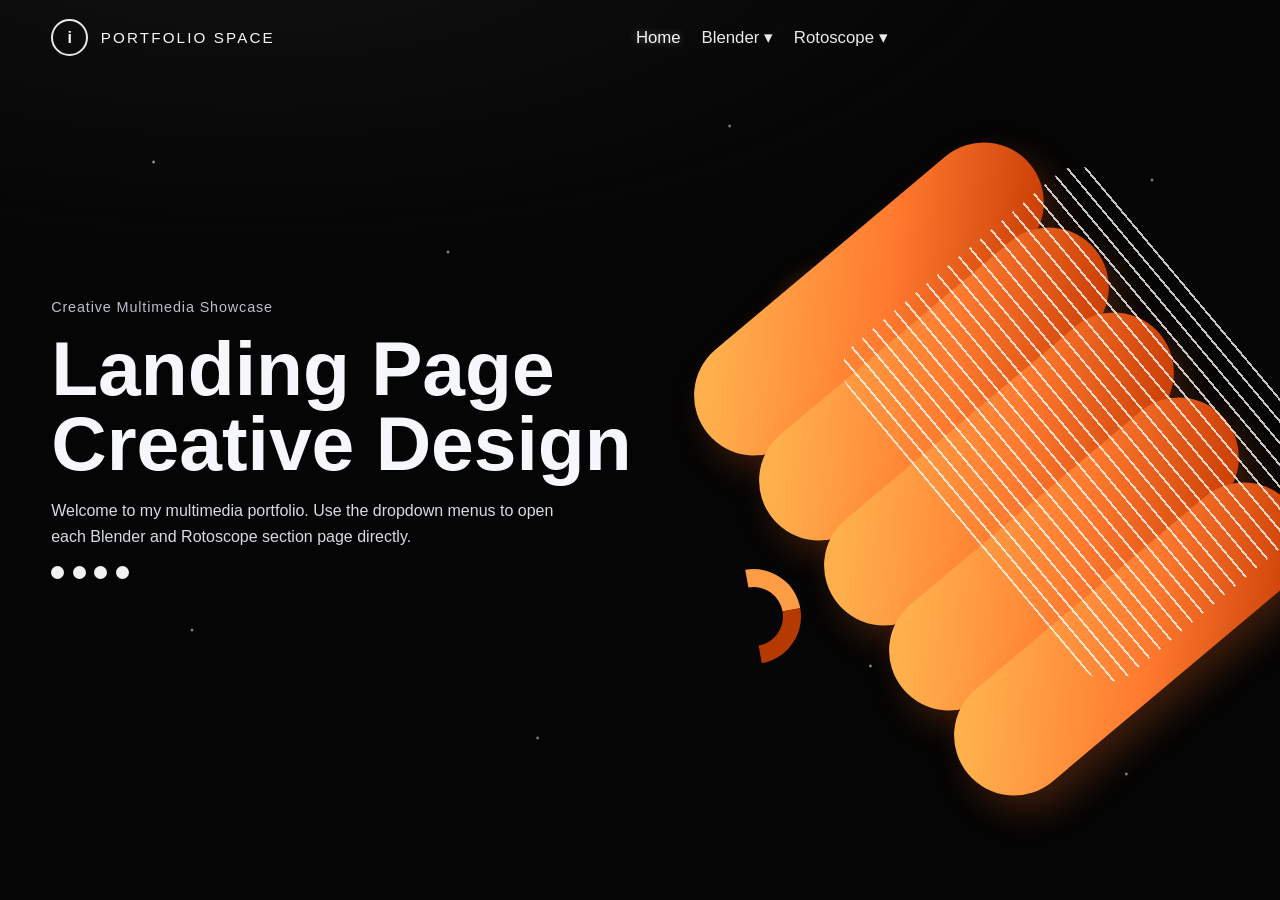
==== commit 03e08b49: "Remove footer section from index.html Removed footer links from the index.html file." ====
--- a/index.html
+++ b/index.html
@@ -74,16 +74,6 @@
       <div class="lines"></div>
     </section>
   </main>
-
-  <footer class="site-footer">
-    <div class="container footer-wrap">
-      <a href="blender/video.html">Blender Video</a>
-      <a href="blender/calculator.html">Earth Age Calculator</a>
-      <a href="rotoscope/final-video.html">Rotoscope Final</a>
-      <a href="rotoscope/weekly-progress.html">Weekly Progress</a>
-    </div>
-  </footer>
-
   <script src="script.js?v=205"></script>
 </body>
 </html>
